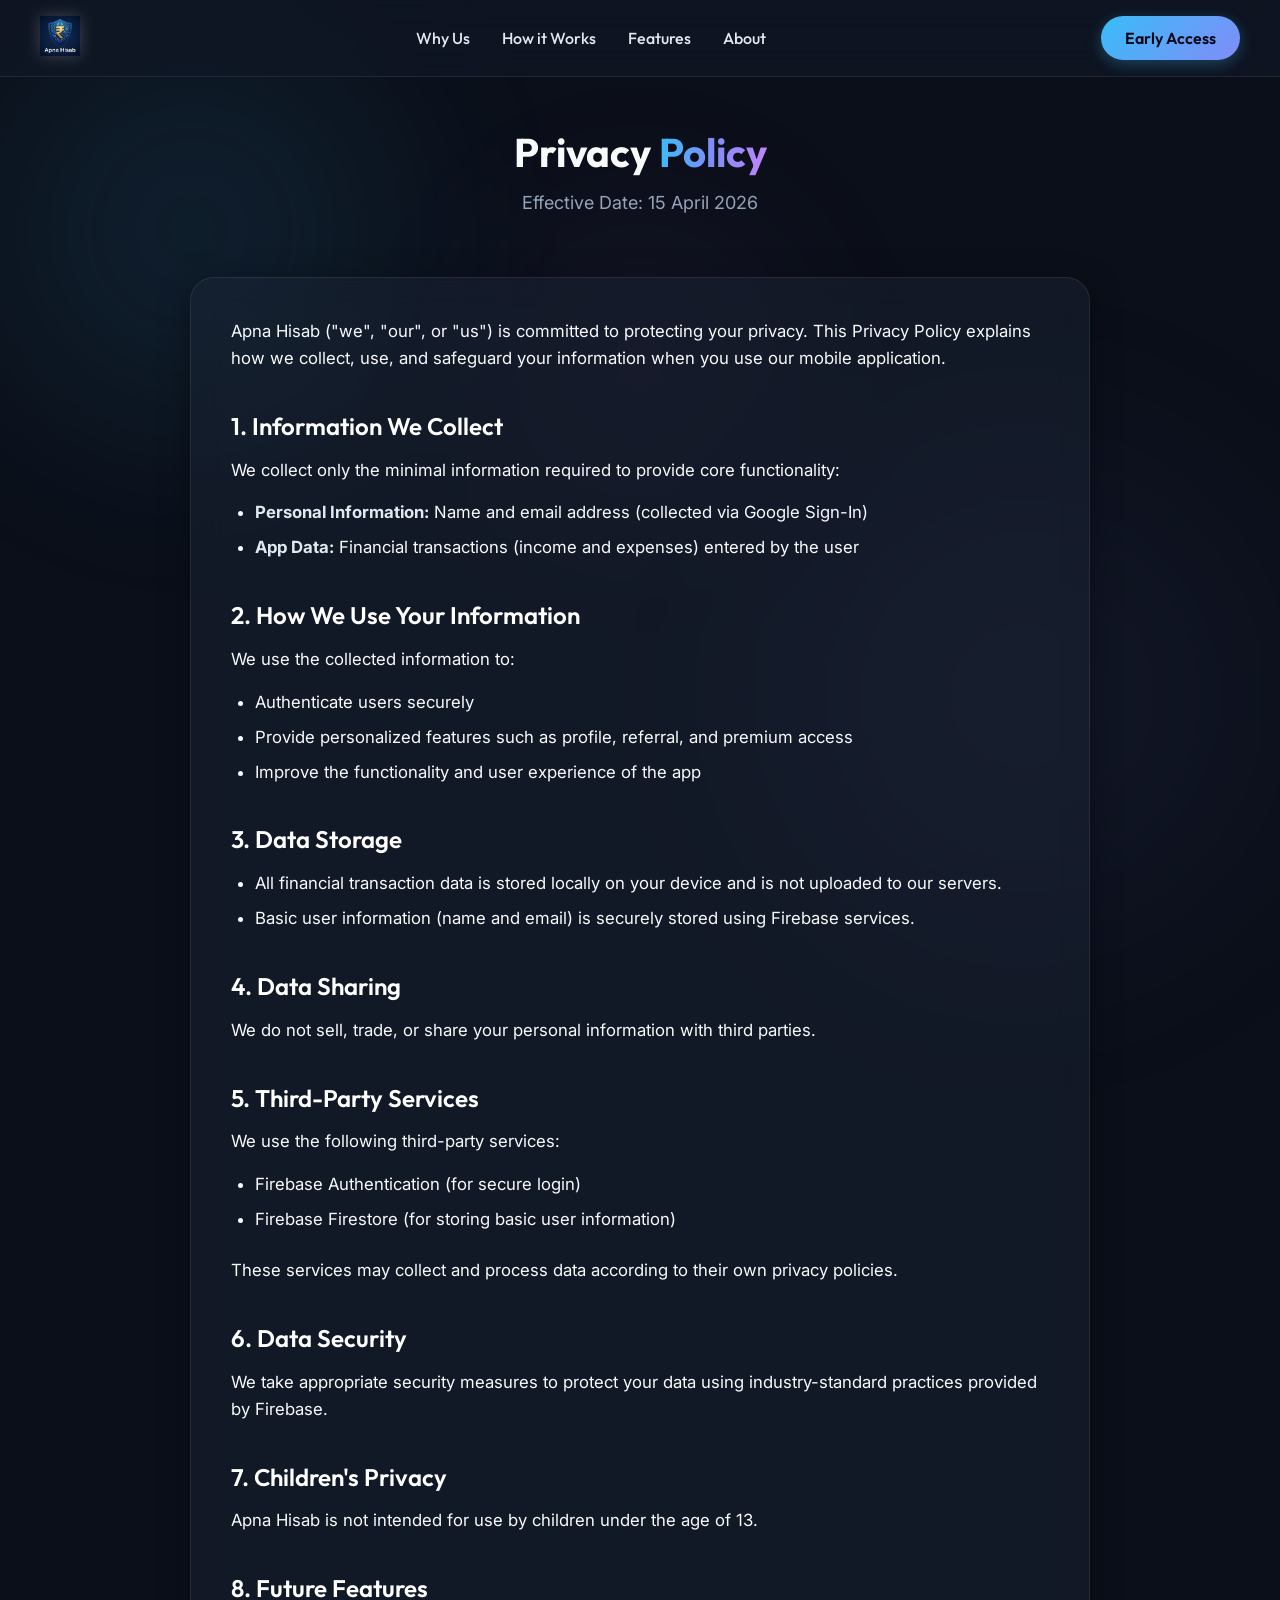
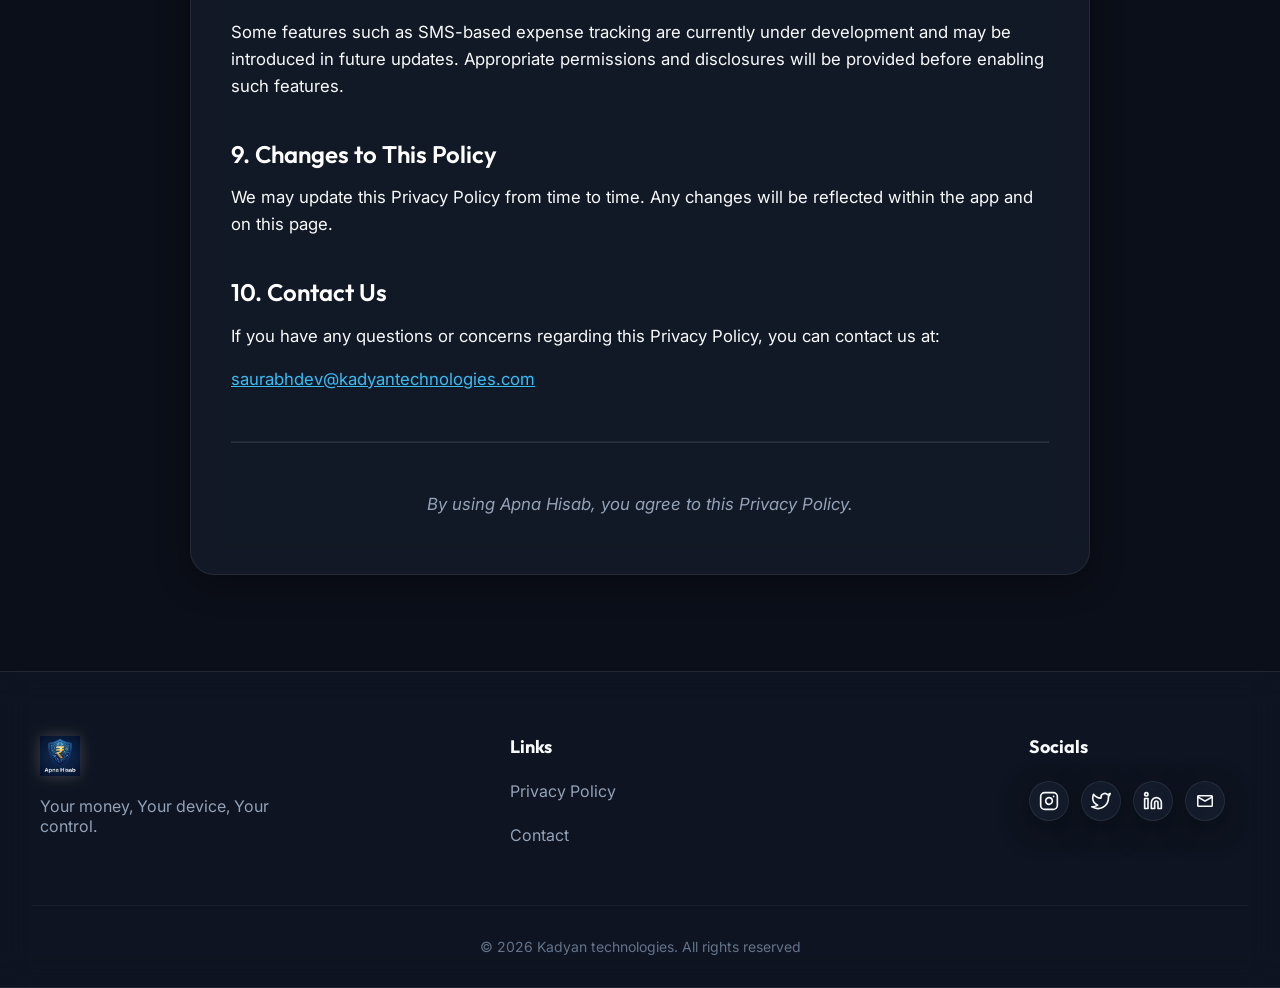
==== privacy-policy.html @ 407d60fa "Add files via upload" ====
<!DOCTYPE html>
<html lang="en" class="dark">
<head>
    <meta charset="UTF-8">
    <meta name="viewport" content="width=device-width, initial-scale=1.0">
    <title>Privacy Policy | Apna Hisab</title>
    
    <!-- Google Fonts -->
    <link rel="preconnect" href="https://fonts.googleapis.com">
    <link rel="preconnect" href="https://fonts.gstatic.com" crossorigin>
    <link href="https://fonts.googleapis.com/css2?family=Outfit:wght@300;400;500;600;700;800&family=Inter:wght@400;500;600&display=swap" rel="stylesheet">
    
    <!-- Material Symbols -->
    <link rel="stylesheet" href="https://fonts.googleapis.com/css2?family=Material+Symbols+Rounded:opsz,wght,FILL,GRAD@24,400,0,0" />
    
    <link rel="stylesheet" href="style.css">
    <style>
        .policy-content h2 {
            margin-top: 2.5rem;
            margin-bottom: 1rem;
            color: #fff;
            font-size: 1.5rem;
            font-family: 'Outfit', sans-serif;
            font-weight: 600;
        }
        .policy-content p {
            margin-bottom: 1rem;
            color: var(--md-sys-color-on-surface);
            line-height: +1.6;
            font-size: 1.05rem;
        }
        .policy-content ul {
            list-style: disc;
            margin-left: 1.5rem;
            margin-bottom: 1.5rem;
            color: var(--md-sys-color-on-surface);
        }
        .policy-content li {
            margin-bottom: 0.5rem;
            line-height: 1.6;
            font-size: 1.05rem;
        }
        .policy-content a {
            color: var(--md-sys-color-primary);
            text-decoration: underline;
        }
        .policy-content strong {
            color: #e2e8f0;
        }
    </style>
</head>
<body>
    <!-- Background Elements -->
    <div class="bg-blob blob-1"></div>
    <div class="bg-blob blob-2"></div>
    <div class="bg-blob blob-3"></div>

    <!-- Navigation -->
    <header class="navbar glass-panel">
        <div class="nav-container max-w">
            <a href="index.html" class="logo">
                <img src="assets/logo.png" alt="Apna Hisab Logo">
            </a>
            
            <nav class="nav-links">
                <a href="index.html#solution">Why Us</a>
                <a href="index.html#how-it-works">How it Works</a>
                <a href="index.html#features">Features</a>
                <a href="index.html#about">About</a>
            </nav>
            
            <a href="index.html#CTA" class="btn btn-primary nav-cta">Early Access</a>
            <button class="mobile-menu-btn material-symbols-rounded">menu</button>
        </div>
    </header>

    <main>
        <section class="section-spacing relative" style="padding-top: 8rem; min-height: 80vh;">
            <div class="max-w">
                <div class="section-header text-center reveal-up">
                    <h1 class="section-title">Privacy <span class="text-gradient">Policy</span></h1>
                    <p class="section-subtitle">Effective Date: 15 April 2026</p>
                </div>
                
                <div class="glass-card policy-content reveal-up" style="padding: 2.5rem; margin-top: 3rem; text-align: left; max-width: 900px; margin-inline: auto;">
                    <p>Apna Hisab ("we", "our", or "us") is committed to protecting your privacy. This Privacy Policy explains how we collect, use, and safeguard your information when you use our mobile application.</p>
                    
                    <h2>1. Information We Collect</h2>
                    <p>We collect only the minimal information required to provide core functionality:</p>
                    <ul>
                        <li><strong>Personal Information:</strong> Name and email address (collected via Google Sign-In)</li>
                        <li><strong>App Data:</strong> Financial transactions (income and expenses) entered by the user</li>
                    </ul>

                    <h2>2. How We Use Your Information</h2>
                    <p>We use the collected information to:</p>
                    <ul>
                        <li>Authenticate users securely</li>
                        <li>Provide personalized features such as profile, referral, and premium access</li>
                        <li>Improve the functionality and user experience of the app</li>
                    </ul>

                    <h2>3. Data Storage</h2>
                    <ul>
                        <li>All financial transaction data is stored locally on your device and is not uploaded to our servers.</li>
                        <li>Basic user information (name and email) is securely stored using Firebase services.</li>
                    </ul>

                    <h2>4. Data Sharing</h2>
                    <p>We do not sell, trade, or share your personal information with third parties.</p>

                    <h2>5. Third-Party Services</h2>
                    <p>We use the following third-party services:</p>
                    <ul>
                        <li>Firebase Authentication (for secure login)</li>
                        <li>Firebase Firestore (for storing basic user information)</li>
                    </ul>
                    <p>These services may collect and process data according to their own privacy policies.</p>

                    <h2>6. Data Security</h2>
                    <p>We take appropriate security measures to protect your data using industry-standard practices provided by Firebase.</p>

                    <h2>7. Children's Privacy</h2>
                    <p>Apna Hisab is not intended for use by children under the age of 13.</p>

                    <h2>8. Future Features</h2>
                    <p>Some features such as SMS-based expense tracking are currently under development and may be introduced in future updates. Appropriate permissions and disclosures will be provided before enabling such features.</p>

                    <h2>9. Changes to This Policy</h2>
                    <p>We may update this Privacy Policy from time to time. Any changes will be reflected within the app and on this page.</p>

                    <h2>10. Contact Us</h2>
                    <p>If you have any questions or concerns regarding this Privacy Policy, you can contact us at:</p>
                    <p><a href="mailto:saurabhdev@kadyantechnologies.com">saurabhdev@kadyantechnologies.com</a></p>

                    <hr style="border-color: rgba(255,255,255,0.1); margin: 3rem 0;">
                    
                    <p style="text-align: center; color: #94a3b8; font-style: italic;">By using Apna Hisab, you agree to this Privacy Policy.</p>
                </div>
            </div>
        </section>
    </main>

    <!-- Footer -->
    <footer class="footer glass-panel">
        <div class="max-w footer-grid">
            <div class="footer-brand">
                <a href="index.html" class="logo">
                    <img src="assets/logo.png" alt="Apna Hisab Logo">
                </a>
                <p>Your money, Your device, Your control.</p>
            </div>
            
            <div class="footer-links" style="grid-column: span 2;">
                <h4>Links</h4>
                <div style="display: flex; flex-direction: column; gap: 0.75rem;">
                    <a href="privacy-policy.html">Privacy Policy</a>
                    <a href="#">Contact</a>
                </div>
            </div>
            
            <div class="footer-social">
                <h4>Socials</h4>
                <div class="social-icons" style="gap: 0.75rem; flex-wrap: wrap;">
                    <a href="https://www.instagram.com/kadyantechnologies" class="glass-card" aria-label="Instagram">
                        <svg xmlns="http://www.w3.org/2000/svg" width="20" height="20" viewBox="0 0 24 24" fill="none" stroke="currentColor" stroke-width="2" stroke-linecap="round" stroke-linejoin="round" class="feather feather-instagram"><rect x="2" y="2" width="20" height="20" rx="5" ry="5"></rect><path d="M16 11.37A4 4 0 1 1 12.63 8 4 4 0 0 1 16 11.37z"></path><line x1="17.5" y1="6.5" x2="17.51" y2="6.5"></line></svg>
                    </a>
                    <a href="https://www.x.com/kadyantech" class="glass-card" aria-label="X (Twitter)">
                        <svg xmlns="http://www.w3.org/2000/svg" width="20" height="20" viewBox="0 0 24 24" fill="none" stroke="currentColor" stroke-width="2" stroke-linecap="round" stroke-linejoin="round" class="feather feather-twitter"><path d="M23 3a10.9 10.9 0 0 1-3.14 1.53 4.48 4.48 0 0 0-7.86 3v1A10.66 10.66 0 0 1 3 4s-4 9 5 13a11.64 11.64 0 0 1-7 2c9 5 20 0 20-11.5a4.5 4.5 0 0 0-.08-.83A7.72 7.72 0 0 0 23 3z"></path></svg>
                    </a>
                    <a href="https://www.linkedin.com/company/kadyantechnologies" class="glass-card" aria-label="LinkedIn">
                        <svg xmlns="http://www.w3.org/2000/svg" width="20" height="20" viewBox="0 0 24 24" fill="none" stroke="currentColor" stroke-width="2" stroke-linecap="round" stroke-linejoin="round" class="feather feather-linkedin"><path d="M16 8a6 6 0 0 1 6 6v7h-4v-7a2 2 0 0 0-2-2 2 2 0 0 0-2 2v7h-4v-7a6 6 0 0 1 6-6z"></path><rect x="2" y="9" width="4" height="12"></rect><circle cx="4" cy="4" r="2"></circle></svg>
                    </a>
                    <a href="mailto:devkadyan0505@gmail.com" class="glass-card" aria-label="Email">
                        <span class="material-symbols-rounded" style="font-size: 20px;">mail</span>
                    </a>
                </div>
            </div>
        </div>
        <div class="footer-bottom text-center">
            <p>&copy; 2026 Kadyan technologies. All rights reserved</p>
        </div>
    </footer>

    <script src="script.js"></script>
</body>
</html>
---- style.css ----
:root {
    /* Colors - Material 3 Dark Theme Inspired */
    --md-sys-color-background: #0b0f19;
    --md-sys-color-on-background: #e2e8f0;
    --md-sys-color-surface: rgba(30, 41, 59, 0.4);
    --md-sys-color-on-surface: #f8fafc;
    --md-sys-color-primary: #38bdf8;
    --md-sys-color-on-primary: #020617;
    --md-sys-color-primary-container: #0369a1;
    --md-sys-color-secondary: #818cf8;
    
    /* Gradients */
    --gradient-primary: linear-gradient(135deg, #38bdf8 0%, #818cf8 100%);
    --gradient-glow: linear-gradient(90deg, #38bdf8, #818cf8, #c084fc);
    
    /* Glassmorphism */
    --glass-bg: rgba(17, 24, 39, 0.6);
    --glass-border: rgba(255, 255, 255, 0.08);
    --glass-shadow: 0 8px 32px 0 rgba(0, 0, 0, 0.37);
    --glass-blur: blur(16px);
    
    /* Typography */
    --font-heading: 'Outfit', sans-serif;
    --font-body: 'Inter', sans-serif;
    
    /* Spacing & Layout */
    --max-width: 1200px;
    --section-padding: 6rem 2rem;
}

* {
    margin: 0;
    padding: 0;
    box-sizing: border-box;
}

html {
    scroll-behavior: smooth;
    font-family: var(--font-body);
    background-color: var(--md-sys-color-background);
    color: var(--md-sys-color-on-background);
    overflow-x: hidden;
}

body {
    min-height: 100vh;
    overflow-x: hidden;
    position: relative;
}

/* Background Animated Blobs */
.bg-blob {
    position: fixed;
    border-radius: 50%;
    filter: blur(80px);
    z-index: -1;
    opacity: 0.4;
    animation: float 20s infinite ease-in-out alternate;
}

.blob-1 {
    top: -10%;
    left: -10%;
    width: 50vw;
    height: 50vw;
    background: radial-gradient(circle, rgba(56,189,248,0.3) 0%, rgba(3,105,161,0) 70%);
}

.blob-2 {
    bottom: -20%;
    right: -10%;
    width: 60vw;
    height: 60vw;
    background: radial-gradient(circle, rgba(129,140,248,0.2) 0%, rgba(79,70,229,0) 70%);
    animation-delay: -5s;
}

.blob-3 {
    top: 40%;
    left: 50%;
    width: 40vw;
    height: 40vw;
    background: radial-gradient(circle, rgba(192,132,252,0.15) 0%, rgba(147,51,234,0) 70%);
    transform: translate(-50%, -50%);
    animation-delay: -10s;
}

@keyframes float {
    0% { transform: translate(0, 0) scale(1); }
    50% { transform: translate(5%, 10%) scale(1.05); }
    100% { transform: translate(-5%, 5%) scale(0.95); }
}

/* Global Utility Classes */
.max-w {
    max-width: var(--max-width);
    margin: 0 auto;
}

.section-spacing {
    padding: var(--section-padding);
}

.relative { position: relative; }

.glass-panel {
    background: var(--glass-bg);
    backdrop-filter: var(--glass-blur);
    -webkit-backdrop-filter: var(--glass-blur);
    border-bottom: 1px solid var(--glass-border);
}

.glass-card {
    background: var(--md-sys-color-surface);
    backdrop-filter: var(--glass-blur);
    -webkit-backdrop-filter: var(--glass-blur);
    border: 1px solid var(--glass-border);
    border-radius: 24px;
    box-shadow: var(--glass-shadow);
    transition: transform 0.3s ease, box-shadow 0.3s ease, border-color 0.3s ease;
}

.glass-card:hover {
    transform: translateY(-5px);
    box-shadow: 0 12px 40px rgba(0, 0, 0, 0.4);
    border-color: rgba(255, 255, 255, 0.15);
}

.text-gradient {
    background: var(--gradient-glow);
    -webkit-background-clip: text;
    background-clip: text;
    color: transparent;
    display: inline-block;
}

/* Typography */
h1, h2, h3, h4, h5, h6 {
    font-family: var(--font-heading);
    font-weight: 700;
    color: var(--md-sys-color-on-surface);
    line-height: 1.2;
}

/* Buttons */
.btn {
    display: inline-flex;
    align-items: center;
    justify-content: center;
    gap: 0.5rem;
    padding: 0.75rem 1.5rem;
    border-radius: 100px;
    font-family: var(--font-heading);
    font-weight: 600;
    font-size: 1rem;
    cursor: pointer;
    transition: all 0.3s ease;
    border: none;
    text-decoration: none;
}

.btn-primary {
    background: var(--gradient-primary);
    color: var(--md-sys-color-on-primary);
    box-shadow: 0 4px 15px rgba(56, 189, 248, 0.3);
}

.btn-primary:hover {
    box-shadow: 0 6px 25px rgba(56, 189, 248, 0.5);
    transform: translateY(-2px);
}

.btn-outline {
    background: transparent;
    color: var(--md-sys-color-on-surface);
    border: 1px solid var(--glass-border);
    backdrop-filter: blur(10px);
}

.btn-outline:hover {
    background: rgba(255, 255, 255, 0.05);
    border-color: rgba(255, 255, 255, 0.2);
}

.btn-lg {
    padding: 1rem 2rem;
    font-size: 1.125rem;
}

/* Navbar */
.navbar {
    position: fixed;
    top: 0;
    left: 0;
    width: 100%;
    z-index: 1000;
    padding: 1rem 2rem;
}

.nav-container {
    display: flex;
    justify-content: space-between;
    align-items: center;
}

.logo img {
    height: 40px;
    width: auto;
    filter: drop-shadow(0 0 8px rgba(255,255,255,0.2));
}

.nav-links {
    display: flex;
    gap: 2rem;
}

.nav-links a {
    color: var(--md-sys-color-on-background);
    text-decoration: none;
    font-family: var(--font-heading);
    font-weight: 500;
    transition: color 0.3s ease;
}

.nav-links a:hover {
    color: var(--md-sys-color-primary);
}

.mobile-menu-btn {
    display: none;
    background: transparent;
    border: none;
    color: white;
    font-size: 2rem;
    cursor: pointer;
}

/* Grid Layouts */
.grid-2 {
    display: grid;
    grid-template-columns: 1fr 1fr;
    gap: 4rem;
    align-items: center;
}

/* Hero Section */
.hero {
    min-height: 100vh;
    display: flex;
    align-items: center;
    padding-top: 6rem; /* Account for navbar */
}

.hero-title {
    font-size: calc(2.5rem + 3vw);
    margin-bottom: 1.5rem;
}

.hero-subtitle {
    font-size: 1.25rem;
    line-height: 1.6;
    color: #94a3b8;
    margin-bottom: 2.5rem;
    max-width: 500px;
}

.hero-ctas {
    display: flex;
    gap: 1rem;
    flex-wrap: wrap;
}

/* Phone Mockup */
.phone-mockup {
    position: relative;
    width: 100%;
    max-width: 380px;
    margin: 0 auto;
    border-radius: 40px;
    padding: 12px;
    background: rgba(255, 255, 255, 0.03);
    border: 1px solid rgba(255, 255, 255, 0.1);
    box-shadow: 0 25px 50px -12px rgba(0, 0, 0, 0.5), inset 0 0 20px rgba(255,255,255,0.02);
    transform: perspective(1000px) rotateY(-15deg) rotateX(5deg);
    transition: transform 0.5s ease;
}

.phone-mockup:hover {
    transform: perspective(1000px) rotateY(-5deg) rotateX(2deg) translateY(-10px);
}

.phone-screen {
    width: 100%;
    height: auto;
    border-radius: 32px;
    display: block;
    object-fit: cover;
}

.phone-notch {
    position: absolute;
    top: 12px;
    left: 50%;
    transform: translateX(-50%);
    width: 120px;
    height: 30px;
    background: #000;
    border-bottom-left-radius: 16px;
    border-bottom-right-radius: 16px;
    z-index: 10;
}

/* Animations */
.reveal-up, .reveal-right, .reveal-left {
    opacity: 0;
    transition: opacity 0.8s ease, transform 0.8s cubic-bezier(0.16, 1, 0.3, 1);
}

.reveal-up { transform: translateY(40px); }
.reveal-right { transform: translateX(40px); }
.reveal-left { transform: translateX(-40px); }

.reveal-up.active, .reveal-right.active, .reveal-left.active {
    opacity: 1;
    transform: translate(0);
}

/* Responsive */
@media (max-width: 900px) {
    .grid-2 {
        grid-template-columns: 1fr;
        gap: 3rem;
        text-align: center;
    }
    
    .hero-subtitle {
        margin-left: auto;
        margin-right: auto;
    }
    
    .hero-ctas {
        justify-content: center;
    }
    
    .phone-mockup {
        transform: none;
    }
    .phone-mockup:hover {
        transform: translateY(-10px);
    }
}

@media (max-width: 768px) {
    .nav-links {
        display: none;
        position: absolute;
        top: 100%;
        left: 0;
        width: 100%;
        background: rgba(11, 15, 25, 0.95);
        backdrop-filter: blur(16px);
        -webkit-backdrop-filter: blur(16px);
        flex-direction: column;
        align-items: center;
        padding: 2rem 0;
        gap: 1.5rem;
        border-bottom: 1px solid rgba(255,255,255,0.1);
        box-shadow: 0 10px 30px rgba(0,0,0,0.5);
    }
    
    .nav-links.active {
        display: flex;
        animation: slideDown 0.3s ease forwards;
    }

    .nav-cta {
        display: none;
    }
    
    .mobile-menu-btn {
        display: block;
    }
    
    .hero-title {
        font-size: 3rem;
    }
}

@keyframes slideDown {
    from { opacity: 0; transform: translateY(-10px); }
    to { opacity: 1; transform: translateY(0); }
}

/* Common Section Styles */
.section-header {
    margin-bottom: 4rem;
}

.section-title {
    font-size: 2.5rem;
    margin-bottom: 1rem;
}

.section-subtitle {
    font-size: 1.125rem;
    color: #94a3b8;
    max-width: 600px;
    margin-left: auto;
    margin-right: auto;
}

.text-center { text-align: center; }

/* Problem Section */
.problem-grid {
    display: grid;
    grid-template-columns: repeat(auto-fit, minmax(300px, 1fr));
    gap: 2rem;
}

.problem-card {
    padding: 2.5rem 2rem;
    text-align: center;
}

.problem-icon {
    font-size: 3rem;
    margin-bottom: 1.5rem;
}

.problem-card h3 {
    font-size: 1.5rem;
    margin-bottom: 1rem;
}

.problem-card p {
    color: #94a3b8;
    line-height: 1.6;
}

/* Solution Section */
.solution-list {
    list-style: none;
    display: flex;
    flex-direction: column;
    gap: 1.5rem;
}

.solution-list li {
    display: flex;
    align-items: center;
    gap: 1rem;
    font-size: 1.125rem;
    font-weight: 500;
}

.solution-visual {
    position: relative;
    display: flex;
    justify-content: center;
    align-items: center;
    min-height: 400px;
}

.glass-orb {
    width: 250px;
    height: 250px;
    border-radius: 50%;
    background: rgba(255, 255, 255, 0.03);
    border: 1px solid rgba(255, 255, 255, 0.1);
    box-shadow: 0 0 80px rgba(56, 189, 248, 0.2), inset 0 0 40px rgba(255,255,255,0.05);
    display: flex;
    justify-content: center;
    align-items: center;
    animation: pulse 4s infinite ease-in-out;
}

@keyframes pulse {
    0% { transform: scale(1); box-shadow: 0 0 80px rgba(56, 189, 248, 0.2); }
    50% { transform: scale(1.05); box-shadow: 0 0 120px rgba(129, 140, 248, 0.4); }
    100% { transform: scale(1); box-shadow: 0 0 80px rgba(56, 189, 248, 0.2); }
}

.floating-badge {
    position: absolute;
    padding: 1rem 1.5rem;
    display: flex;
    align-items: center;
    gap: 0.5rem;
    font-weight: 600;
    border-radius: 100px;
    white-space: nowrap;
}

.badge-1 {
    top: 20%;
    right: 0;
    animation: float 6s infinite ease-in-out;
}

.badge-1 span { color: #10b981; }

.badge-2 {
    bottom: 20%;
    left: 0;
    animation: float 8s infinite ease-in-out reverse;
}

.badge-2 span { color: #f59e0b; }

/* Features Section */
.features-grid {
    display: grid;
    grid-template-columns: repeat(auto-fit, minmax(320px, 1fr));
    gap: 2rem;
}

.feature-card {
    padding: 2.5rem;
}

.feature-icon-wrapper {
    width: 60px;
    height: 60px;
    border-radius: 16px;
    background: linear-gradient(135deg, rgba(56,189,248,0.1), rgba(129,140,248,0.1));
    display: flex;
    justify-content: center;
    align-items: center;
    margin-bottom: 1.5rem;
    border: 1px solid rgba(255,255,255,0.05);
}

.feature-icon-wrapper span {
    font-size: 2rem;
    color: var(--md-sys-color-primary);
}

.feature-card h3 {
    font-size: 1.5rem;
    margin-bottom: 1rem;
}

.feature-card p {
    color: #94a3b8;
    line-height: 1.6;
}

@media (max-width: 900px) {
    .solution-visual {
        order: -1;
        min-height: 300px;
    }
    
    .floating-badge {
        display: none;
    }
}

/* App Preview Showcase */
.app-showcase {
    display: flex;
    justify-content: center;
    margin-top: 3rem;
    perspective: 1000px;
}

.showcase-phone {
    transform: rotateX(15deg) translateY(0);
    max-width: 320px;
    box-shadow: 0 40px 80px rgba(0,0,0,0.6), 0 0 60px rgba(56, 189, 248, 0.2);
}

.showcase-phone:hover {
    transform: rotateX(5deg) translateY(-15px);
}

/* Why Choose Us Section */
.why-grid {
    display: grid;
    grid-template-columns: repeat(auto-fit, minmax(240px, 1fr));
    gap: 2rem;
}

.why-card {
    padding: 2.5rem 1.5rem;
    text-align: center;
}

.why-card span.material-symbols-rounded {
    font-size: 3rem;
    margin-bottom: 1rem;
    display: block;
}

.why-card h3 {
    margin-bottom: 0.5rem;
}

.why-card p {
    color: #94a3b8;
    font-size: 0.95rem;
}

/* Testimonials */
.testimonials-grid {
    display: grid;
    grid-template-columns: repeat(auto-fit, minmax(350px, 1fr));
    gap: 2rem;
    justify-content: center;
}

.testimonial-card {
    padding: 2.5rem;
    display: flex;
    flex-direction: column;
    gap: 1.5rem;
}

.stars {
    display: flex;
    gap: 0.25rem;
}

.quote {
    font-size: 1.125rem;
    font-style: italic;
    line-height: 1.7;
    flex-grow: 1;
}

.user-info {
    display: flex;
    align-items: center;
    gap: 1rem;
    border-top: 1px solid rgba(255,255,255,0.1);
    padding-top: 1.5rem;
}

.avatar {
    width: 48px;
    height: 48px;
    border-radius: 50%;
    background: var(--gradient-glow);
    display: flex;
    justify-content: center;
    align-items: center;
    font-weight: bold;
    font-family: var(--font-heading);
    font-size: 1.25rem;
    color: #fff;
}

.user-info h4 {
    font-size: 1rem;
    margin-bottom: 0.25rem;
}

.user-info span {
    font-size: 0.875rem;
    color: #94a3b8;
}

/* CTA Section */
.cta-container {
    padding: 4rem 2rem;
    position: relative;
    overflow: hidden;
}

.cta-container::before {
    content: '';
    position: absolute;
    top: -50%;
    left: -50%;
    width: 200%;
    height: 200%;
    background: radial-gradient(circle at center, rgba(56,189,248,0.1) 0%, transparent 50%);
    z-index: -1;
}

/* Footer */
.footer {
    padding: 4rem 2rem 2rem;
    border-top: 1px solid var(--glass-border);
}

.footer-grid {
    display: grid;
    grid-template-columns: 2fr 1fr 1fr 1fr;
    gap: 3rem;
    margin-bottom: 3rem;
}

.footer-brand p {
    color: #94a3b8;
    margin-top: 1rem;
    max-width: 250px;
}

.footer-links h4, .footer-social h4 {
    margin-bottom: 1.5rem;
    font-size: 1.125rem;
    color: var(--md-sys-color-on-surface);
}

.footer-links display {
    display: flex;
    flex-direction: column;
}

.footer-links a {
    display: block;
    color: #94a3b8;
    text-decoration: none;
    margin-bottom: 0.75rem;
    transition: color 0.3s ease;
}

.footer-links a:hover {
    color: var(--md-sys-color-primary);
}

.social-icons {
    display: flex;
    gap: 1rem;
}

.social-icons a {
    width: 40px;
    height: 40px;
    display: flex;
    justify-content: center;
    align-items: center;
    border-radius: 50%;
    color: var(--md-sys-color-on-surface);
    text-decoration: none;
    transition: all 0.3s ease;
}

.social-icons a:hover {
    background: rgba(255,255,255,0.1);
    color: var(--md-sys-color-primary);
    transform: translateY(-3px);
}

.footer-bottom {
    padding-top: 2rem;
    border-top: 1px solid rgba(255,255,255,0.05);
    color: #64748b;
    font-size: 0.875rem;
}

@media (max-width: 768px) {
    .footer-grid {
        grid-template-columns: 1fr;
        gap: 2rem;
    }
}

/* Steps Section */
.steps-grid {
    display: grid;
    grid-template-columns: repeat(auto-fit, minmax(200px, 1fr));
    gap: 2rem;
    margin-top: 3rem;
}

.step-card {
    padding: 2.5rem 1.5rem;
    text-align: center;
    display: flex;
    flex-direction: column;
    align-items: center;
}

.step-num {
    font-size: 4rem;
    font-weight: 800;
    font-family: var(--font-heading);
    margin-bottom: 1rem;
    line-height: 1;
}

.text-muted {
    color: #64748b;
    font-size: 0.875rem;
    margin-top: 0.5rem;
}

/* Target Users */
.target-grid {
    display: grid;
    grid-template-columns: repeat(auto-fit, minmax(280px, 1fr));
    gap: 1.5rem;
}

.target-card {
    padding: 2rem;
    display: flex;
    align-items: center;
    gap: 1.5rem;
}
.target-card h3 {
    margin-bottom: 0;
    font-size: 1.125rem;
}
.target-card span {
    font-size: 2.5rem;
}

/* Trust Section */
.trust-content {
    font-size: 1.125rem;
    line-height: 1.8;
    color: #cbd5e1;
}

/* Warning Badge */
.warning-badge {
    display: inline-flex;
    align-items: center;
    gap: 0.5rem;
    padding: 0.5rem 1rem;
    border-radius: 100px;
    color: #fca5a5;
    background: rgba(239, 68, 68, 0.1);
    border-color: rgba(239, 68, 68, 0.2);
    margin-bottom: 1.5rem;
    font-weight: 500;
}
.warning-badge span {
    font-size: 1.25rem;
}

/* Hero Trust Line */
.hero-trust-line {
    display: inline-flex;
    align-items: center;
    gap: 0.5rem;
    color: var(--md-sys-color-primary);
    font-weight: 600;
    margin-bottom: 2.5rem;
    padding: 0.5rem 1.5rem;
    background: rgba(56, 189, 248, 0.1);
    border-radius: 100px;
    border: 1px solid rgba(56, 189, 248, 0.2);
}

/* Founder Card */
.founder-card {
    padding: 3rem;
    text-align: center;
    max-width: 400px;
    margin: 0 auto;
}

/* Pricing Grid */
.pricing-grid {
    display: flex;
    justify-content: center;
    gap: 2rem;
    flex-wrap: wrap;
    margin-top: 3rem;
}

.pricing-card {
    flex: 1 1 300px;
    max-width: 400px;
    padding: 3rem 2.5rem;
    text-align: left;
    position: relative;
    display: flex;
    flex-direction: column;
}

.pro-card {
    border-color: rgba(56, 189, 248, 0.4);
    box-shadow: 0 20px 40px rgba(56, 189, 248, 0.1);
}

.pro-badge {
    position: absolute;
    top: -15px;
    right: 2rem;
    background: #0f172a;
    padding: 0.25rem 1rem;
    border-radius: 100px;
    font-weight: bold;
    font-size: 0.875rem;
    border: 1px solid rgba(56, 189, 248, 0.4);
}

.pricing-title {
    font-size: 1.5rem;
    margin-bottom: 1rem;
}

.price {
    font-size: 3.5rem;
    font-weight: 800;
    font-family: var(--font-heading);
    color: var(--md-sys-color-on-surface);
    margin-bottom: 2rem;
    display: flex;
    align-items: baseline;
}

.duration {
    font-size: 1.125rem;
    font-weight: 500;
    color: #64748b;
    margin-left: 0.25rem;
}

.pricing-features {
    list-style: none;
    margin-bottom: 2.5rem;
    flex-grow: 1;
}

.pricing-features li {
    display: flex;
    align-items: center;
    gap: 0.75rem;
    margin-bottom: 1.25rem;
    font-size: 1.05rem;
}

.w-100 {
    width: 100%;
}
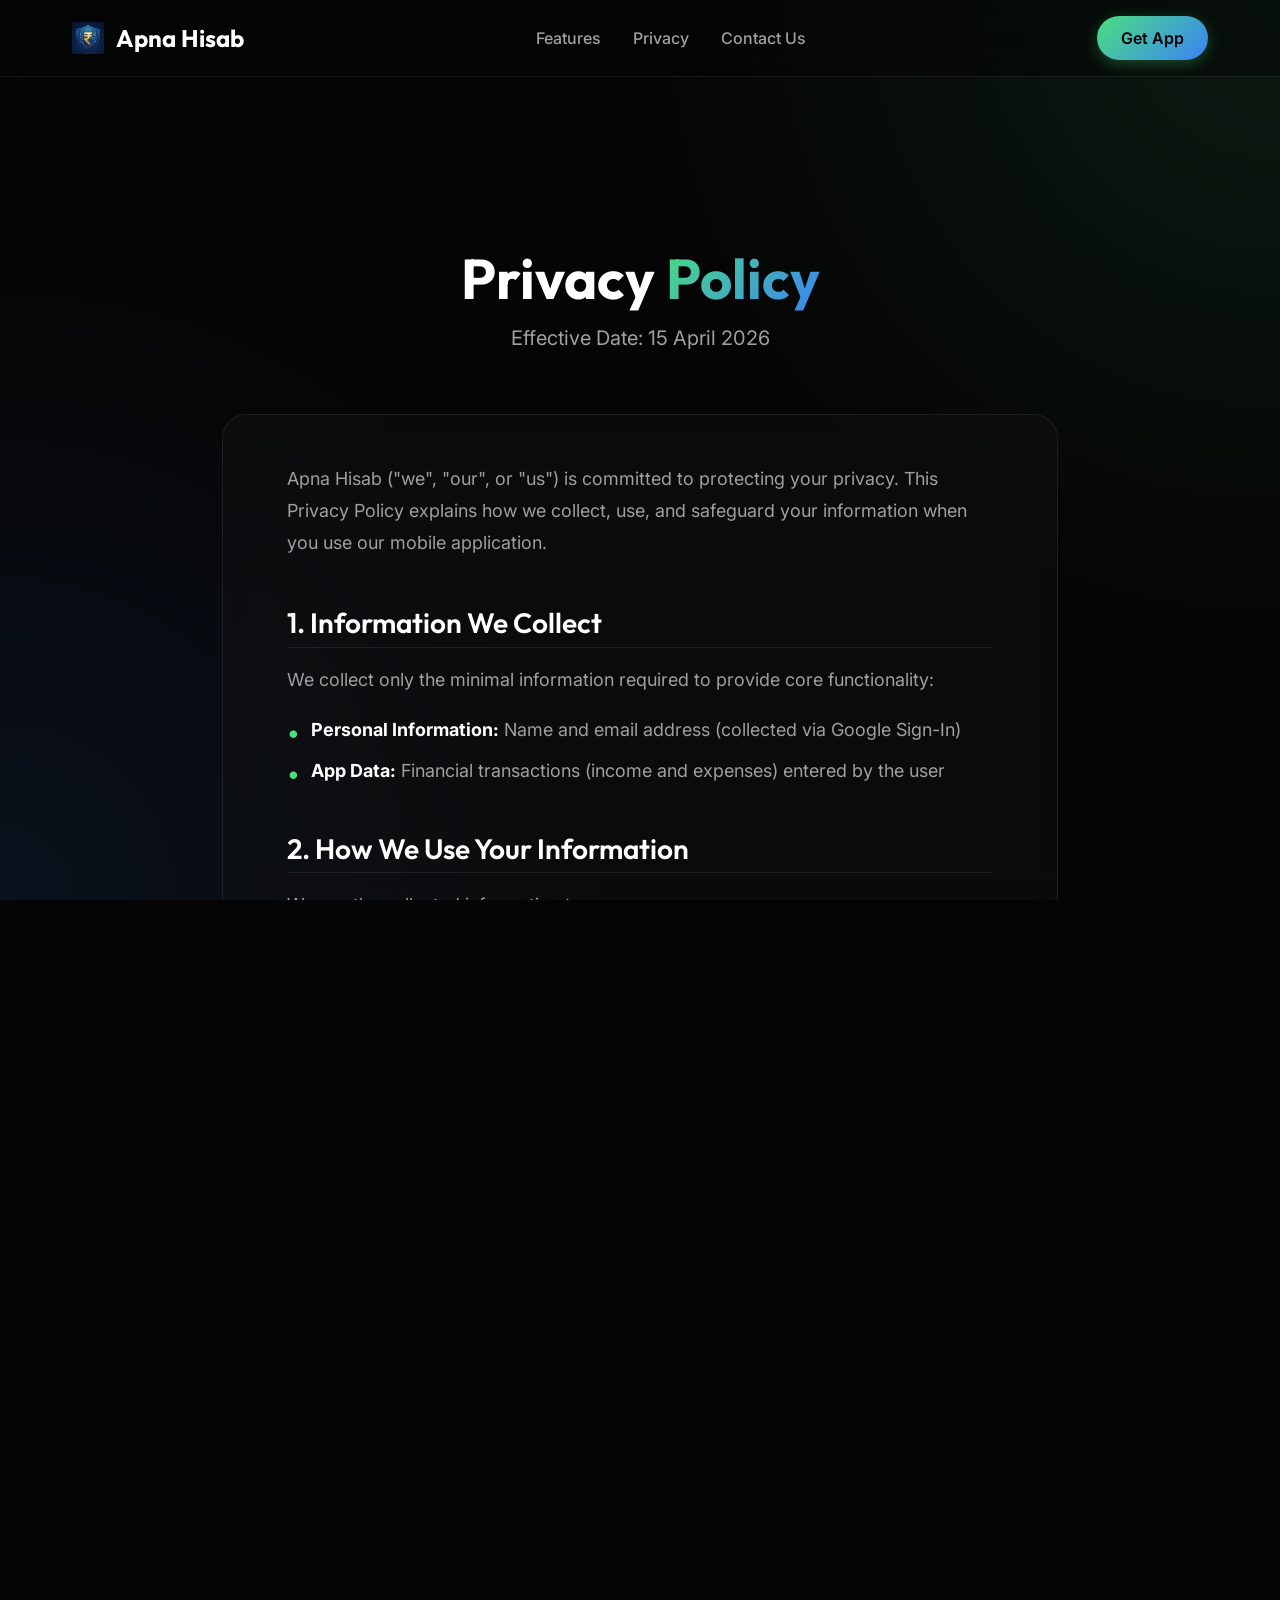
==== commit bcc062d6: "Add files via upload" ====
--- a/privacy-policy.html
+++ b/privacy-policy.html
@@ -15,74 +15,97 @@
     
     <link rel="stylesheet" href="style.css">
     <style>
+        /* Specific overrides for privacy policy reading experience */
+        .policy-container {
+            max-width: 900px;
+            margin: 0 auto;
+            text-align: left;
+        }
         .policy-content h2 {
-            margin-top: 2.5rem;
+            margin-top: 3rem;
             margin-bottom: 1rem;
             color: #fff;
-            font-size: 1.5rem;
+            font-size: 1.75rem;
             font-family: 'Outfit', sans-serif;
             font-weight: 600;
+            border-bottom: 1px solid var(--border-glass);
+            padding-bottom: 0.5rem;
         }
         .policy-content p {
-            margin-bottom: 1rem;
-            color: var(--md-sys-color-on-surface);
-            line-height: +1.6;
-            font-size: 1.05rem;
+            margin-bottom: 1.25rem;
+            color: var(--text-secondary);
+            line-height: 1.8;
+            font-size: 1.125rem;
         }
         .policy-content ul {
-            list-style: disc;
-            margin-left: 1.5rem;
-            margin-bottom: 1.5rem;
-            color: var(--md-sys-color-on-surface);
+            list-style: none;
+            margin-bottom: 2rem;
         }
         .policy-content li {
-            margin-bottom: 0.5rem;
+            position: relative;
+            padding-left: 1.5rem;
+            margin-bottom: 0.75rem;
+            color: var(--text-secondary);
             line-height: 1.6;
-            font-size: 1.05rem;
+            font-size: 1.125rem;
+        }
+        .policy-content li::before {
+            content: '•';
+            color: var(--accent-1);
+            position: absolute;
+            left: 0;
+            top: 0;
+            font-size: 1.5rem;
+            line-height: 1.4;
         }
         .policy-content a {
-            color: var(--md-sys-color-primary);
-            text-decoration: underline;
+            color: var(--accent-2);
+            text-decoration: none;
+            transition: color 0.2s;
+        }
+        .policy-content a:hover {
+            color: var(--accent-1);
         }
         .policy-content strong {
-            color: #e2e8f0;
+            color: #fff;
+        }
+        
+        /* Subtle static background for pages without 3D canvas */
+        body {
+            background: radial-gradient(circle at top right, rgba(74, 222, 128, 0.1), transparent 40%),
+                        radial-gradient(circle at bottom left, rgba(59, 130, 246, 0.1), transparent 40%),
+                        var(--bg-base);
         }
     </style>
 </head>
 <body>
-    <!-- Background Elements -->
-    <div class="bg-blob blob-1"></div>
-    <div class="bg-blob blob-2"></div>
-    <div class="bg-blob blob-3"></div>
 
     <!-- Navigation -->
-    <header class="navbar glass-panel">
+    <nav class="glass-nav">
         <div class="nav-container max-w">
             <a href="index.html" class="logo">
-                <img src="assets/logo.png" alt="Apna Hisab Logo">
+                <img src="assets/logo-icon.png" alt="Apna Hisab Logo" class="logo-img" style="width: 32px; height: 32px; object-fit: contain;">
+                <span>Apna Hisab</span>
             </a>
-            
-            <nav class="nav-links">
-                <a href="index.html#solution">Why Us</a>
-                <a href="index.html#how-it-works">How it Works</a>
+            <div class="nav-links">
                 <a href="index.html#features">Features</a>
-                <a href="index.html#about">About</a>
-            </nav>
-            
-            <a href="index.html#CTA" class="btn btn-primary nav-cta">Early Access</a>
-            <button class="mobile-menu-btn material-symbols-rounded">menu</button>
+                <a href="index.html#privacy">Privacy</a>
+                <a href="index.html#contact">Contact Us</a>
+            </div>
+            <a href="https://play.google.com/store/apps/details?id=com.kadyantechnologies.apnahisab&pcampaignid=web_share" class="btn-primary" target="_blank">Get App</a>
         </div>
-    </header>
+    </nav>
 
-    <main>
-        <section class="section-spacing relative" style="padding-top: 8rem; min-height: 80vh;">
-            <div class="max-w">
-                <div class="section-header text-center reveal-up">
-                    <h1 class="section-title">Privacy <span class="text-gradient">Policy</span></h1>
-                    <p class="section-subtitle">Effective Date: 15 April 2026</p>
+    <!-- Main Content Container -->
+    <main class="content-wrapper" style="padding-top: 120px;">
+        <section class="section-padding">
+            <div class="max-w policy-container">
+                <div class="section-header center">
+                    <h1 class="title" style="font-size: 3.5rem; margin-bottom: 1rem;">Privacy <span class="gradient-text">Policy</span></h1>
+                    <p>Effective Date: 15 April 2026</p>
                 </div>
                 
-                <div class="glass-card policy-content reveal-up" style="padding: 2.5rem; margin-top: 3rem; text-align: left; max-width: 900px; margin-inline: auto;">
+                <div class="glass-card policy-content" style="padding: 3rem 4rem; margin-top: 2rem;">
                     <p>Apna Hisab ("we", "our", or "us") is committed to protecting your privacy. This Privacy Policy explains how we collect, use, and safeguard your information when you use our mobile application.</p>
                     
                     <h2>1. Information We Collect</h2>
@@ -135,53 +158,30 @@
 
                     <hr style="border-color: rgba(255,255,255,0.1); margin: 3rem 0;">
                     
-                    <p style="text-align: center; color: #94a3b8; font-style: italic;">By using Apna Hisab, you agree to this Privacy Policy.</p>
+                    <p style="text-align: center; font-style: italic; font-size: 1rem;">By using Apna Hisab, you agree to this Privacy Policy.</p>
                 </div>
             </div>
         </section>
     </main>
 
     <!-- Footer -->
-    <footer class="footer glass-panel">
-        <div class="max-w footer-grid">
-            <div class="footer-brand">
-                <a href="index.html" class="logo">
-                    <img src="assets/logo.png" alt="Apna Hisab Logo">
-                </a>
-                <p>Your money, Your device, Your control.</p>
+    <footer class="glass-footer">
+        <div class="max-w footer-content">
+            <div class="brand">
+                <div class="logo">
+                    <img src="assets/logo-icon.png" alt="Apna Hisab Logo" class="logo-img small" style="width: 24px; height: 24px; object-fit: contain;">
+                    <span>Apna Hisab</span>
+                </div>
+                <p>Premium. Private. Personal.</p>
             </div>
-            
-            <div class="footer-links" style="grid-column: span 2;">
-                <h4>Links</h4>
-                <div style="display: flex; flex-direction: column; gap: 0.75rem;">
-                    <a href="privacy-policy.html">Privacy Policy</a>
-                    <a href="#">Contact</a>
-                </div>
-            </div>
-            
-            <div class="footer-social">
-                <h4>Socials</h4>
-                <div class="social-icons" style="gap: 0.75rem; flex-wrap: wrap;">
-                    <a href="https://www.instagram.com/kadyantechnologies" class="glass-card" aria-label="Instagram">
-                        <svg xmlns="http://www.w3.org/2000/svg" width="20" height="20" viewBox="0 0 24 24" fill="none" stroke="currentColor" stroke-width="2" stroke-linecap="round" stroke-linejoin="round" class="feather feather-instagram"><rect x="2" y="2" width="20" height="20" rx="5" ry="5"></rect><path d="M16 11.37A4 4 0 1 1 12.63 8 4 4 0 0 1 16 11.37z"></path><line x1="17.5" y1="6.5" x2="17.51" y2="6.5"></line></svg>
-                    </a>
-                    <a href="https://www.x.com/kadyantech" class="glass-card" aria-label="X (Twitter)">
-                        <svg xmlns="http://www.w3.org/2000/svg" width="20" height="20" viewBox="0 0 24 24" fill="none" stroke="currentColor" stroke-width="2" stroke-linecap="round" stroke-linejoin="round" class="feather feather-twitter"><path d="M23 3a10.9 10.9 0 0 1-3.14 1.53 4.48 4.48 0 0 0-7.86 3v1A10.66 10.66 0 0 1 3 4s-4 9 5 13a11.64 11.64 0 0 1-7 2c9 5 20 0 20-11.5a4.5 4.5 0 0 0-.08-.83A7.72 7.72 0 0 0 23 3z"></path></svg>
-                    </a>
-                    <a href="https://www.linkedin.com/company/kadyantechnologies" class="glass-card" aria-label="LinkedIn">
-                        <svg xmlns="http://www.w3.org/2000/svg" width="20" height="20" viewBox="0 0 24 24" fill="none" stroke="currentColor" stroke-width="2" stroke-linecap="round" stroke-linejoin="round" class="feather feather-linkedin"><path d="M16 8a6 6 0 0 1 6 6v7h-4v-7a2 2 0 0 0-2-2 2 2 0 0 0-2 2v7h-4v-7a6 6 0 0 1 6-6z"></path><rect x="2" y="9" width="4" height="12"></rect><circle cx="4" cy="4" r="2"></circle></svg>
-                    </a>
-                    <a href="mailto:devkadyan0505@gmail.com" class="glass-card" aria-label="Email">
-                        <span class="material-symbols-rounded" style="font-size: 20px;">mail</span>
-                    </a>
-                </div>
+            <div class="links">
+                <a href="privacy-policy.html">Privacy Policy</a>
             </div>
         </div>
-        <div class="footer-bottom text-center">
-            <p>&copy; 2026 Kadyan technologies. All rights reserved</p>
+        <div class="footer-bottom">
+            <p>&copy; 2026 Kadyan Technologies. All rights reserved.</p>
         </div>
     </footer>
 
-    <script src="script.js"></script>
 </body>
 </html>
--- a/style.css
+++ b/style.css
@@ -1,31 +1,19 @@
+/* Base Variables & Reset */
 :root {
-    /* Colors - Material 3 Dark Theme Inspired */
-    --md-sys-color-background: #0b0f19;
-    --md-sys-color-on-background: #e2e8f0;
-    --md-sys-color-surface: rgba(30, 41, 59, 0.4);
-    --md-sys-color-on-surface: #f8fafc;
-    --md-sys-color-primary: #38bdf8;
-    --md-sys-color-on-primary: #020617;
-    --md-sys-color-primary-container: #0369a1;
-    --md-sys-color-secondary: #818cf8;
-    
-    /* Gradients */
-    --gradient-primary: linear-gradient(135deg, #38bdf8 0%, #818cf8 100%);
-    --gradient-glow: linear-gradient(90deg, #38bdf8, #818cf8, #c084fc);
-    
-    /* Glassmorphism */
-    --glass-bg: rgba(17, 24, 39, 0.6);
-    --glass-border: rgba(255, 255, 255, 0.08);
-    --glass-shadow: 0 8px 32px 0 rgba(0, 0, 0, 0.37);
-    --glass-blur: blur(16px);
+    /* Colors */
+    --bg-base: #050505;
+    --bg-glass: rgba(20, 20, 20, 0.4);
+    --bg-glass-hover: rgba(40, 40, 40, 0.6);
+    --border-glass: rgba(255, 255, 255, 0.08);
+    --text-primary: #ffffff;
+    --text-secondary: #a0a0a0;
+    --accent-1: #4ade80; /* Green */
+    --accent-2: #3b82f6; /* Blue */
+    --accent-gradient: linear-gradient(135deg, var(--accent-1), var(--accent-2));
     
     /* Typography */
     --font-heading: 'Outfit', sans-serif;
     --font-body: 'Inter', sans-serif;
-    
-    /* Spacing & Layout */
-    --max-width: 1200px;
-    --section-padding: 6rem 2rem;
 }
 
 * {
@@ -34,506 +22,331 @@
     box-sizing: border-box;
 }
 
-html {
+html, body {
+    width: 100%;
+    height: 100%;
+    overflow-x: hidden;
+    background-color: var(--bg-base);
+    color: var(--text-primary);
+    font-family: var(--font-body);
     scroll-behavior: smooth;
-    font-family: var(--font-body);
-    background-color: var(--md-sys-color-background);
-    color: var(--md-sys-color-on-background);
-    overflow-x: hidden;
-}
-
-body {
-    min-height: 100vh;
-    overflow-x: hidden;
-    position: relative;
-}
-
-/* Background Animated Blobs */
-.bg-blob {
-    position: fixed;
-    border-radius: 50%;
-    filter: blur(80px);
-    z-index: -1;
-    opacity: 0.4;
-    animation: float 20s infinite ease-in-out alternate;
-}
-
-.blob-1 {
-    top: -10%;
-    left: -10%;
-    width: 50vw;
-    height: 50vw;
-    background: radial-gradient(circle, rgba(56,189,248,0.3) 0%, rgba(3,105,161,0) 70%);
-}
-
-.blob-2 {
-    bottom: -20%;
-    right: -10%;
-    width: 60vw;
-    height: 60vw;
-    background: radial-gradient(circle, rgba(129,140,248,0.2) 0%, rgba(79,70,229,0) 70%);
-    animation-delay: -5s;
-}
-
-.blob-3 {
-    top: 40%;
-    left: 50%;
-    width: 40vw;
-    height: 40vw;
-    background: radial-gradient(circle, rgba(192,132,252,0.15) 0%, rgba(147,51,234,0) 70%);
-    transform: translate(-50%, -50%);
-    animation-delay: -10s;
-}
-
-@keyframes float {
-    0% { transform: translate(0, 0) scale(1); }
-    50% { transform: translate(5%, 10%) scale(1.05); }
-    100% { transform: translate(-5%, 5%) scale(0.95); }
-}
-
-/* Global Utility Classes */
-.max-w {
-    max-width: var(--max-width);
-    margin: 0 auto;
-}
-
-.section-spacing {
-    padding: var(--section-padding);
-}
-
-.relative { position: relative; }
-
-.glass-panel {
-    background: var(--glass-bg);
-    backdrop-filter: var(--glass-blur);
-    -webkit-backdrop-filter: var(--glass-blur);
-    border-bottom: 1px solid var(--glass-border);
-}
-
-.glass-card {
-    background: var(--md-sys-color-surface);
-    backdrop-filter: var(--glass-blur);
-    -webkit-backdrop-filter: var(--glass-blur);
-    border: 1px solid var(--glass-border);
-    border-radius: 24px;
-    box-shadow: var(--glass-shadow);
-    transition: transform 0.3s ease, box-shadow 0.3s ease, border-color 0.3s ease;
-}
-
-.glass-card:hover {
-    transform: translateY(-5px);
-    box-shadow: 0 12px 40px rgba(0, 0, 0, 0.4);
-    border-color: rgba(255, 255, 255, 0.15);
-}
-
-.text-gradient {
-    background: var(--gradient-glow);
-    -webkit-background-clip: text;
-    background-clip: text;
-    color: transparent;
-    display: inline-block;
-}
-
-/* Typography */
-h1, h2, h3, h4, h5, h6 {
+    scroll-padding-top: 100px; /* For fixed header offset */
+}
+
+/* Typography Utility */
+h1, h2, h3, h4 {
     font-family: var(--font-heading);
     font-weight: 700;
-    color: var(--md-sys-color-on-surface);
-    line-height: 1.2;
-}
-
-/* Buttons */
-.btn {
-    display: inline-flex;
-    align-items: center;
-    justify-content: center;
-    gap: 0.5rem;
-    padding: 0.75rem 1.5rem;
-    border-radius: 100px;
-    font-family: var(--font-heading);
-    font-weight: 600;
-    font-size: 1rem;
-    cursor: pointer;
-    transition: all 0.3s ease;
-    border: none;
-    text-decoration: none;
-}
-
-.btn-primary {
-    background: var(--gradient-primary);
-    color: var(--md-sys-color-on-primary);
-    box-shadow: 0 4px 15px rgba(56, 189, 248, 0.3);
-}
-
-.btn-primary:hover {
-    box-shadow: 0 6px 25px rgba(56, 189, 248, 0.5);
-    transform: translateY(-2px);
-}
-
-.btn-outline {
-    background: transparent;
-    color: var(--md-sys-color-on-surface);
-    border: 1px solid var(--glass-border);
-    backdrop-filter: blur(10px);
-}
-
-.btn-outline:hover {
-    background: rgba(255, 255, 255, 0.05);
-    border-color: rgba(255, 255, 255, 0.2);
-}
-
-.btn-lg {
-    padding: 1rem 2rem;
-    font-size: 1.125rem;
-}
-
-/* Navbar */
-.navbar {
-    position: fixed;
-    top: 0;
-    left: 0;
-    width: 100%;
-    z-index: 1000;
-    padding: 1rem 2rem;
-}
-
-.nav-container {
-    display: flex;
-    justify-content: space-between;
-    align-items: center;
-}
-
-.logo img {
-    height: 40px;
-    width: auto;
-    filter: drop-shadow(0 0 8px rgba(255,255,255,0.2));
-}
-
-.nav-links {
-    display: flex;
-    gap: 2rem;
-}
-
-.nav-links a {
-    color: var(--md-sys-color-on-background);
-    text-decoration: none;
-    font-family: var(--font-heading);
-    font-weight: 500;
-    transition: color 0.3s ease;
-}
-
-.nav-links a:hover {
-    color: var(--md-sys-color-primary);
-}
-
-.mobile-menu-btn {
-    display: none;
-    background: transparent;
-    border: none;
-    color: white;
-    font-size: 2rem;
-    cursor: pointer;
-}
-
-/* Grid Layouts */
+    line-height: 1.1;
+}
+
+.gradient-text {
+    background: var(--accent-gradient);
+    -webkit-background-clip: text;
+    -webkit-text-fill-color: transparent;
+    background-clip: text;
+}
+
+.text-green { color: var(--accent-1); }
+
+/* Layout & Containers */
+.max-w {
+    max-width: 1200px;
+    margin: 0 auto;
+    padding: 0 2rem;
+}
+
 .grid-2 {
     display: grid;
     grid-template-columns: 1fr 1fr;
     gap: 4rem;
-    align-items: center;
+}
+
+.align-center {
+    align-items: center;
+}
+
+.section-padding {
+    padding: 8rem 0;
+    position: relative;
+    z-index: 10;
+}
+
+/* 3D Canvas */
+#bg-canvas {
+    position: fixed;
+    top: 0;
+    left: 0;
+    width: 100vw;
+    height: 100vh;
+    z-index: 0; /* Behind everything */
+    pointer-events: none; /* Let clicks pass through */
+}
+
+/* Glassmorphism Utilities */
+.glass-card {
+    background: var(--bg-glass);
+    backdrop-filter: blur(16px);
+    -webkit-backdrop-filter: blur(16px);
+    border: 1px solid var(--border-glass);
+    border-radius: 24px;
+    padding: 2rem;
+    transition: transform 0.3s ease, background 0.3s ease;
+}
+
+.glass-card:hover {
+    background: var(--bg-glass-hover);
+    transform: translateY(-5px);
+}
+
+/* Navigation */
+.glass-nav {
+    position: fixed;
+    top: 0;
+    width: 100%;
+    z-index: 100;
+    background: rgba(5, 5, 5, 0.5);
+    backdrop-filter: blur(20px);
+    -webkit-backdrop-filter: blur(20px);
+    border-bottom: 1px solid var(--border-glass);
+    padding: 1rem 0;
+}
+
+.nav-container {
+    display: flex;
+    justify-content: space-between;
+    align-items: center;
+}
+
+.logo {
+    display: flex;
+    align-items: center;
+    gap: 0.75rem;
+    text-decoration: none;
+    color: white;
+    font-family: var(--font-heading);
+    font-weight: 700;
+    font-size: 1.5rem;
+}
+
+.logo-icon {
+    width: 32px;
+    height: 32px;
+    background: var(--accent-gradient);
+    border-radius: 8px;
+    box-shadow: 0 0 20px rgba(74, 222, 128, 0.4);
+}
+
+.logo-icon.small {
+    width: 24px;
+    height: 24px;
+}
+
+.nav-links {
+    display: flex;
+    gap: 2rem;
+}
+
+.nav-links a {
+    text-decoration: none;
+    color: var(--text-secondary);
+    font-weight: 500;
+    transition: color 0.2s;
+}
+
+.nav-links a:hover {
+    color: white;
+}
+
+/* Buttons */
+.btn-primary, .btn-secondary {
+    display: inline-flex;
+    align-items: center;
+    justify-content: center;
+    padding: 0.75rem 1.5rem;
+    border-radius: 100px;
+    font-weight: 600;
+    text-decoration: none;
+    transition: all 0.3s ease;
+    border: none;
+    cursor: pointer;
+    gap: 0.5rem;
+}
+
+.btn-primary {
+    background: var(--accent-gradient);
+    color: #000;
+    box-shadow: 0 4px 15px rgba(74, 222, 128, 0.3);
+}
+
+.btn-primary:hover {
+    box-shadow: 0 6px 20px rgba(74, 222, 128, 0.5);
+    transform: translateY(-2px);
+}
+
+.btn-secondary {
+    background: rgba(255, 255, 255, 0.1);
+    color: white;
+    border: 1px solid var(--border-glass);
+}
+
+.btn-secondary:hover {
+    background: rgba(255, 255, 255, 0.15);
+}
+
+.large {
+    padding: 1rem 2rem;
+    font-size: 1.125rem;
+}
+
+/* Main Content wrapper to ensure it sits above canvas */
+.content-wrapper {
+    position: relative;
+    z-index: 10;
 }
 
 /* Hero Section */
-.hero {
+.hero-section {
     min-height: 100vh;
     display: flex;
     align-items: center;
-    padding-top: 6rem; /* Account for navbar */
-}
-
-.hero-title {
-    font-size: calc(2.5rem + 3vw);
+    padding-top: 120px;
+}
+
+.pill-badge {
+    display: inline-flex;
+    align-items: center;
+    gap: 0.5rem;
+    padding: 0.5rem 1rem;
+    border-radius: 100px;
+    font-size: 0.875rem;
+    color: var(--accent-1);
+    margin-bottom: 2rem;
+    border: 1px solid rgba(74, 222, 128, 0.3);
+    background: rgba(74, 222, 128, 0.05);
+}
+
+.hero-text .title {
+    font-size: 4.5rem;
     margin-bottom: 1.5rem;
 }
 
-.hero-subtitle {
+.hero-text .subtitle {
     font-size: 1.25rem;
+    color: var(--text-secondary);
+    margin-bottom: 2.5rem;
     line-height: 1.6;
-    color: #94a3b8;
-    margin-bottom: 2.5rem;
-    max-width: 500px;
-}
-
-.hero-ctas {
+    max-width: 90%;
+}
+
+.hero-buttons {
     display: flex;
     gap: 1rem;
-    flex-wrap: wrap;
-}
-
-/* Phone Mockup */
-.phone-mockup {
-    position: relative;
-    width: 100%;
-    max-width: 380px;
+}
+
+/* Mockup UI */
+.glass-phone-mockup {
+    background: linear-gradient(180deg, rgba(30, 30, 30, 0.6) 0%, rgba(10, 10, 10, 0.6) 100%);
+    backdrop-filter: blur(20px);
+    border: 1px solid rgba(255, 255, 255, 0.1);
+    border-radius: 40px;
+    padding: 2rem;
+    height: 600px;
+    width: 300px;
     margin: 0 auto;
-    border-radius: 40px;
-    padding: 12px;
-    background: rgba(255, 255, 255, 0.03);
-    border: 1px solid rgba(255, 255, 255, 0.1);
-    box-shadow: 0 25px 50px -12px rgba(0, 0, 0, 0.5), inset 0 0 20px rgba(255,255,255,0.02);
-    transform: perspective(1000px) rotateY(-15deg) rotateX(5deg);
-    transition: transform 0.5s ease;
-}
-
-.phone-mockup:hover {
-    transform: perspective(1000px) rotateY(-5deg) rotateX(2deg) translateY(-10px);
-}
-
-.phone-screen {
-    width: 100%;
-    height: auto;
-    border-radius: 32px;
-    display: block;
-    object-fit: cover;
-}
-
-.phone-notch {
+    position: relative;
+    box-shadow: 0 30px 60px rgba(0, 0, 0, 0.5), inset 0 0 0 4px rgba(255, 255, 255, 0.05);
+    overflow: hidden;
+}
+
+.mockup-header {
+    margin-top: 2rem;
+    text-align: center;
+}
+
+.mockup-balance {
+    font-size: 2.5rem;
+    font-family: var(--font-heading);
+    font-weight: 700;
+    color: white;
+}
+
+.mockup-label {
+    color: var(--text-secondary);
+    font-size: 0.875rem;
+}
+
+.mockup-chart {
+    height: 150px;
+    margin: 2rem 0;
+    border-radius: 16px;
+    background: linear-gradient(to top, rgba(74, 222, 128, 0.2), transparent);
+    position: relative;
+}
+
+.mockup-chart::after {
+    content: '';
     position: absolute;
-    top: 12px;
-    left: 50%;
-    transform: translateX(-50%);
-    width: 120px;
-    height: 30px;
-    background: #000;
-    border-bottom-left-radius: 16px;
-    border-bottom-right-radius: 16px;
-    z-index: 10;
-}
-
-/* Animations */
-.reveal-up, .reveal-right, .reveal-left {
-    opacity: 0;
-    transition: opacity 0.8s ease, transform 0.8s cubic-bezier(0.16, 1, 0.3, 1);
-}
-
-.reveal-up { transform: translateY(40px); }
-.reveal-right { transform: translateX(40px); }
-.reveal-left { transform: translateX(-40px); }
-
-.reveal-up.active, .reveal-right.active, .reveal-left.active {
-    opacity: 1;
-    transform: translate(0);
-}
-
-/* Responsive */
-@media (max-width: 900px) {
-    .grid-2 {
-        grid-template-columns: 1fr;
-        gap: 3rem;
-        text-align: center;
-    }
-    
-    .hero-subtitle {
-        margin-left: auto;
-        margin-right: auto;
-    }
-    
-    .hero-ctas {
-        justify-content: center;
-    }
-    
-    .phone-mockup {
-        transform: none;
-    }
-    .phone-mockup:hover {
-        transform: translateY(-10px);
-    }
-}
-
-@media (max-width: 768px) {
-    .nav-links {
-        display: none;
-        position: absolute;
-        top: 100%;
-        left: 0;
-        width: 100%;
-        background: rgba(11, 15, 25, 0.95);
-        backdrop-filter: blur(16px);
-        -webkit-backdrop-filter: blur(16px);
-        flex-direction: column;
-        align-items: center;
-        padding: 2rem 0;
-        gap: 1.5rem;
-        border-bottom: 1px solid rgba(255,255,255,0.1);
-        box-shadow: 0 10px 30px rgba(0,0,0,0.5);
-    }
-    
-    .nav-links.active {
-        display: flex;
-        animation: slideDown 0.3s ease forwards;
-    }
-
-    .nav-cta {
-        display: none;
-    }
-    
-    .mobile-menu-btn {
-        display: block;
-    }
-    
-    .hero-title {
-        font-size: 3rem;
-    }
-}
-
-@keyframes slideDown {
-    from { opacity: 0; transform: translateY(-10px); }
-    to { opacity: 1; transform: translateY(0); }
-}
-
-/* Common Section Styles */
+    top: 50%;
+    left: 0;
+    right: 0;
+    height: 2px;
+    background: var(--accent-1);
+    box-shadow: 0 0 10px var(--accent-1);
+    transform: rotate(-10deg);
+}
+
+.mockup-list {
+    display: flex;
+    flex-direction: column;
+    gap: 1rem;
+}
+
+.mockup-item {
+    height: 60px;
+    background: rgba(255, 255, 255, 0.05);
+    border-radius: 12px;
+}
+
+/* Features Section */
 .section-header {
     margin-bottom: 4rem;
 }
 
-.section-title {
-    font-size: 2.5rem;
+.section-header.center {
+    text-align: center;
+}
+
+.section-header h2 {
+    font-size: 3rem;
     margin-bottom: 1rem;
 }
 
-.section-subtitle {
-    font-size: 1.125rem;
-    color: #94a3b8;
-    max-width: 600px;
-    margin-left: auto;
-    margin-right: auto;
-}
-
-.text-center { text-align: center; }
-
-/* Problem Section */
-.problem-grid {
-    display: grid;
-    grid-template-columns: repeat(auto-fit, minmax(300px, 1fr));
-    gap: 2rem;
-}
-
-.problem-card {
-    padding: 2.5rem 2rem;
-    text-align: center;
-}
-
-.problem-icon {
-    font-size: 3rem;
-    margin-bottom: 1.5rem;
-}
-
-.problem-card h3 {
-    font-size: 1.5rem;
-    margin-bottom: 1rem;
-}
-
-.problem-card p {
-    color: #94a3b8;
-    line-height: 1.6;
-}
-
-/* Solution Section */
-.solution-list {
-    list-style: none;
-    display: flex;
-    flex-direction: column;
-    gap: 1.5rem;
-}
-
-.solution-list li {
-    display: flex;
-    align-items: center;
-    gap: 1rem;
-    font-size: 1.125rem;
-    font-weight: 500;
-}
-
-.solution-visual {
-    position: relative;
-    display: flex;
-    justify-content: center;
-    align-items: center;
-    min-height: 400px;
-}
-
-.glass-orb {
-    width: 250px;
-    height: 250px;
-    border-radius: 50%;
-    background: rgba(255, 255, 255, 0.03);
-    border: 1px solid rgba(255, 255, 255, 0.1);
-    box-shadow: 0 0 80px rgba(56, 189, 248, 0.2), inset 0 0 40px rgba(255,255,255,0.05);
-    display: flex;
-    justify-content: center;
-    align-items: center;
-    animation: pulse 4s infinite ease-in-out;
-}
-
-@keyframes pulse {
-    0% { transform: scale(1); box-shadow: 0 0 80px rgba(56, 189, 248, 0.2); }
-    50% { transform: scale(1.05); box-shadow: 0 0 120px rgba(129, 140, 248, 0.4); }
-    100% { transform: scale(1); box-shadow: 0 0 80px rgba(56, 189, 248, 0.2); }
-}
-
-.floating-badge {
-    position: absolute;
-    padding: 1rem 1.5rem;
-    display: flex;
-    align-items: center;
-    gap: 0.5rem;
-    font-weight: 600;
-    border-radius: 100px;
-    white-space: nowrap;
-}
-
-.badge-1 {
-    top: 20%;
-    right: 0;
-    animation: float 6s infinite ease-in-out;
-}
-
-.badge-1 span { color: #10b981; }
-
-.badge-2 {
-    bottom: 20%;
-    left: 0;
-    animation: float 8s infinite ease-in-out reverse;
-}
-
-.badge-2 span { color: #f59e0b; }
-
-/* Features Section */
+.section-header p {
+    color: var(--text-secondary);
+    font-size: 1.25rem;
+}
+
 .features-grid {
     display: grid;
-    grid-template-columns: repeat(auto-fit, minmax(320px, 1fr));
+    grid-template-columns: repeat(auto-fit, minmax(250px, 1fr));
     gap: 2rem;
 }
 
-.feature-card {
-    padding: 2.5rem;
-}
-
-.feature-icon-wrapper {
-    width: 60px;
-    height: 60px;
-    border-radius: 16px;
-    background: linear-gradient(135deg, rgba(56,189,248,0.1), rgba(129,140,248,0.1));
-    display: flex;
+.icon-wrapper {
+    width: 50px;
+    height: 50px;
+    border-radius: 12px;
+    display: flex;
+    align-items: center;
     justify-content: center;
-    align-items: center;
     margin-bottom: 1.5rem;
-    border: 1px solid rgba(255,255,255,0.05);
-}
-
-.feature-icon-wrapper span {
-    font-size: 2rem;
-    color: var(--md-sys-color-primary);
+}
+
+.gradient-bg {
+    background: rgba(74, 222, 128, 0.1);
+    color: var(--accent-1);
+    border: 1px solid rgba(74, 222, 128, 0.2);
 }
 
 .feature-card h3 {
@@ -542,391 +355,144 @@
 }
 
 .feature-card p {
-    color: #94a3b8;
+    color: var(--text-secondary);
     line-height: 1.6;
 }
 
+/* Privacy Section */
+.glass-shield {
+    width: 300px;
+    height: 300px;
+    margin: 0 auto;
+    position: relative;
+    display: flex;
+    align-items: center;
+    justify-content: center;
+    background: rgba(59, 130, 246, 0.05);
+    border-radius: 50%;
+}
+
+.shield-icon {
+    font-size: 80px;
+    color: var(--accent-2);
+    z-index: 2;
+    text-shadow: 0 0 30px rgba(59, 130, 246, 0.6);
+}
+
+.orbit {
+    position: absolute;
+    border-radius: 50%;
+    border: 1px dashed rgba(59, 130, 246, 0.3);
+    animation: rotate 20s linear infinite;
+}
+
+.orbit-1 { width: 100%; height: 100%; }
+.orbit-2 { width: 140%; height: 140%; animation-direction: reverse; border-color: rgba(74, 222, 128, 0.2); }
+
+@keyframes rotate {
+    0% { transform: rotate(0deg); }
+    100% { transform: rotate(360deg); }
+}
+
+.privacy-text h2 {
+    font-size: 3rem;
+    margin-bottom: 1.5rem;
+}
+
+.privacy-text p {
+    color: var(--text-secondary);
+    font-size: 1.125rem;
+    margin-bottom: 2rem;
+}
+
+.check-list {
+    list-style: none;
+}
+
+.check-list li {
+    display: flex;
+    align-items: center;
+    gap: 1rem;
+    margin-bottom: 1rem;
+    font-size: 1.125rem;
+}
+
+/* Download Section */
+.cta-box {
+    text-align: center;
+    padding: 5rem 2rem;
+    background: linear-gradient(180deg, rgba(20, 20, 20, 0.6), rgba(5, 5, 5, 0.6));
+    border: 1px solid rgba(74, 222, 128, 0.3);
+}
+
+.cta-box h2 {
+    font-size: 3.5rem;
+    margin-bottom: 1rem;
+}
+
+.cta-box p {
+    color: var(--text-secondary);
+    font-size: 1.25rem;
+    margin-bottom: 3rem;
+}
+
+.download-buttons {
+    display: flex;
+    justify-content: center;
+}
+
+/* Footer */
+.glass-footer {
+    border-top: 1px solid var(--border-glass);
+    padding: 4rem 0 2rem;
+    background: rgba(0, 0, 0, 0.5);
+    backdrop-filter: blur(10px);
+    position: relative;
+    z-index: 10;
+}
+
+.footer-content {
+    display: flex;
+    justify-content: space-between;
+    margin-bottom: 3rem;
+}
+
+.footer-content .brand p {
+    color: var(--text-secondary);
+    margin-top: 1rem;
+}
+
+.footer-content .links {
+    display: flex;
+    gap: 2rem;
+}
+
+.footer-content .links a {
+    color: var(--text-secondary);
+    text-decoration: none;
+}
+
+.footer-content .links a:hover {
+    color: white;
+}
+
+.footer-bottom {
+    text-align: center;
+    color: var(--text-secondary);
+    font-size: 0.875rem;
+    border-top: 1px solid var(--border-glass);
+    padding-top: 2rem;
+}
+
+/* Responsive */
 @media (max-width: 900px) {
-    .solution-visual {
-        order: -1;
-        min-height: 300px;
-    }
-    
-    .floating-badge {
-        display: none;
-    }
-}
-
-/* App Preview Showcase */
-.app-showcase {
-    display: flex;
-    justify-content: center;
-    margin-top: 3rem;
-    perspective: 1000px;
-}
-
-.showcase-phone {
-    transform: rotateX(15deg) translateY(0);
-    max-width: 320px;
-    box-shadow: 0 40px 80px rgba(0,0,0,0.6), 0 0 60px rgba(56, 189, 248, 0.2);
-}
-
-.showcase-phone:hover {
-    transform: rotateX(5deg) translateY(-15px);
-}
-
-/* Why Choose Us Section */
-.why-grid {
-    display: grid;
-    grid-template-columns: repeat(auto-fit, minmax(240px, 1fr));
-    gap: 2rem;
-}
-
-.why-card {
-    padding: 2.5rem 1.5rem;
-    text-align: center;
-}
-
-.why-card span.material-symbols-rounded {
-    font-size: 3rem;
-    margin-bottom: 1rem;
-    display: block;
-}
-
-.why-card h3 {
-    margin-bottom: 0.5rem;
-}
-
-.why-card p {
-    color: #94a3b8;
-    font-size: 0.95rem;
-}
-
-/* Testimonials */
-.testimonials-grid {
-    display: grid;
-    grid-template-columns: repeat(auto-fit, minmax(350px, 1fr));
-    gap: 2rem;
-    justify-content: center;
-}
-
-.testimonial-card {
-    padding: 2.5rem;
-    display: flex;
-    flex-direction: column;
-    gap: 1.5rem;
-}
-
-.stars {
-    display: flex;
-    gap: 0.25rem;
-}
-
-.quote {
-    font-size: 1.125rem;
-    font-style: italic;
-    line-height: 1.7;
-    flex-grow: 1;
-}
-
-.user-info {
-    display: flex;
-    align-items: center;
-    gap: 1rem;
-    border-top: 1px solid rgba(255,255,255,0.1);
-    padding-top: 1.5rem;
-}
-
-.avatar {
-    width: 48px;
-    height: 48px;
-    border-radius: 50%;
-    background: var(--gradient-glow);
-    display: flex;
-    justify-content: center;
-    align-items: center;
-    font-weight: bold;
-    font-family: var(--font-heading);
-    font-size: 1.25rem;
-    color: #fff;
-}
-
-.user-info h4 {
-    font-size: 1rem;
-    margin-bottom: 0.25rem;
-}
-
-.user-info span {
-    font-size: 0.875rem;
-    color: #94a3b8;
-}
-
-/* CTA Section */
-.cta-container {
-    padding: 4rem 2rem;
-    position: relative;
-    overflow: hidden;
-}
-
-.cta-container::before {
-    content: '';
-    position: absolute;
-    top: -50%;
-    left: -50%;
-    width: 200%;
-    height: 200%;
-    background: radial-gradient(circle at center, rgba(56,189,248,0.1) 0%, transparent 50%);
-    z-index: -1;
-}
-
-/* Footer */
-.footer {
-    padding: 4rem 2rem 2rem;
-    border-top: 1px solid var(--glass-border);
-}
-
-.footer-grid {
-    display: grid;
-    grid-template-columns: 2fr 1fr 1fr 1fr;
-    gap: 3rem;
-    margin-bottom: 3rem;
-}
-
-.footer-brand p {
-    color: #94a3b8;
-    margin-top: 1rem;
-    max-width: 250px;
-}
-
-.footer-links h4, .footer-social h4 {
-    margin-bottom: 1.5rem;
-    font-size: 1.125rem;
-    color: var(--md-sys-color-on-surface);
-}
-
-.footer-links display {
-    display: flex;
-    flex-direction: column;
-}
-
-.footer-links a {
-    display: block;
-    color: #94a3b8;
-    text-decoration: none;
-    margin-bottom: 0.75rem;
-    transition: color 0.3s ease;
-}
-
-.footer-links a:hover {
-    color: var(--md-sys-color-primary);
-}
-
-.social-icons {
-    display: flex;
-    gap: 1rem;
-}
-
-.social-icons a {
-    width: 40px;
-    height: 40px;
-    display: flex;
-    justify-content: center;
-    align-items: center;
-    border-radius: 50%;
-    color: var(--md-sys-color-on-surface);
-    text-decoration: none;
-    transition: all 0.3s ease;
-}
-
-.social-icons a:hover {
-    background: rgba(255,255,255,0.1);
-    color: var(--md-sys-color-primary);
-    transform: translateY(-3px);
-}
-
-.footer-bottom {
-    padding-top: 2rem;
-    border-top: 1px solid rgba(255,255,255,0.05);
-    color: #64748b;
-    font-size: 0.875rem;
-}
-
-@media (max-width: 768px) {
-    .footer-grid {
-        grid-template-columns: 1fr;
-        gap: 2rem;
-    }
-}
-
-/* Steps Section */
-.steps-grid {
-    display: grid;
-    grid-template-columns: repeat(auto-fit, minmax(200px, 1fr));
-    gap: 2rem;
-    margin-top: 3rem;
-}
-
-.step-card {
-    padding: 2.5rem 1.5rem;
-    text-align: center;
-    display: flex;
-    flex-direction: column;
-    align-items: center;
-}
-
-.step-num {
-    font-size: 4rem;
-    font-weight: 800;
-    font-family: var(--font-heading);
-    margin-bottom: 1rem;
-    line-height: 1;
-}
-
-.text-muted {
-    color: #64748b;
-    font-size: 0.875rem;
-    margin-top: 0.5rem;
-}
-
-/* Target Users */
-.target-grid {
-    display: grid;
-    grid-template-columns: repeat(auto-fit, minmax(280px, 1fr));
-    gap: 1.5rem;
-}
-
-.target-card {
-    padding: 2rem;
-    display: flex;
-    align-items: center;
-    gap: 1.5rem;
-}
-.target-card h3 {
-    margin-bottom: 0;
-    font-size: 1.125rem;
-}
-.target-card span {
-    font-size: 2.5rem;
-}
-
-/* Trust Section */
-.trust-content {
-    font-size: 1.125rem;
-    line-height: 1.8;
-    color: #cbd5e1;
-}
-
-/* Warning Badge */
-.warning-badge {
-    display: inline-flex;
-    align-items: center;
-    gap: 0.5rem;
-    padding: 0.5rem 1rem;
-    border-radius: 100px;
-    color: #fca5a5;
-    background: rgba(239, 68, 68, 0.1);
-    border-color: rgba(239, 68, 68, 0.2);
-    margin-bottom: 1.5rem;
-    font-weight: 500;
-}
-.warning-badge span {
-    font-size: 1.25rem;
-}
-
-/* Hero Trust Line */
-.hero-trust-line {
-    display: inline-flex;
-    align-items: center;
-    gap: 0.5rem;
-    color: var(--md-sys-color-primary);
-    font-weight: 600;
-    margin-bottom: 2.5rem;
-    padding: 0.5rem 1.5rem;
-    background: rgba(56, 189, 248, 0.1);
-    border-radius: 100px;
-    border: 1px solid rgba(56, 189, 248, 0.2);
-}
-
-/* Founder Card */
-.founder-card {
-    padding: 3rem;
-    text-align: center;
-    max-width: 400px;
-    margin: 0 auto;
-}
-
-/* Pricing Grid */
-.pricing-grid {
-    display: flex;
-    justify-content: center;
-    gap: 2rem;
-    flex-wrap: wrap;
-    margin-top: 3rem;
-}
-
-.pricing-card {
-    flex: 1 1 300px;
-    max-width: 400px;
-    padding: 3rem 2.5rem;
-    text-align: left;
-    position: relative;
-    display: flex;
-    flex-direction: column;
-}
-
-.pro-card {
-    border-color: rgba(56, 189, 248, 0.4);
-    box-shadow: 0 20px 40px rgba(56, 189, 248, 0.1);
-}
-
-.pro-badge {
-    position: absolute;
-    top: -15px;
-    right: 2rem;
-    background: #0f172a;
-    padding: 0.25rem 1rem;
-    border-radius: 100px;
-    font-weight: bold;
-    font-size: 0.875rem;
-    border: 1px solid rgba(56, 189, 248, 0.4);
-}
-
-.pricing-title {
-    font-size: 1.5rem;
-    margin-bottom: 1rem;
-}
-
-.price {
-    font-size: 3.5rem;
-    font-weight: 800;
-    font-family: var(--font-heading);
-    color: var(--md-sys-color-on-surface);
-    margin-bottom: 2rem;
-    display: flex;
-    align-items: baseline;
-}
-
-.duration {
-    font-size: 1.125rem;
-    font-weight: 500;
-    color: #64748b;
-    margin-left: 0.25rem;
-}
-
-.pricing-features {
-    list-style: none;
-    margin-bottom: 2.5rem;
-    flex-grow: 1;
-}
-
-.pricing-features li {
-    display: flex;
-    align-items: center;
-    gap: 0.75rem;
-    margin-bottom: 1.25rem;
-    font-size: 1.05rem;
-}
-
-.w-100 {
-    width: 100%;
-}
+    .grid-2 { grid-template-columns: 1fr; gap: 3rem; }
+    .hero-text .title { font-size: 3.5rem; }
+    .nav-links { display: none; } /* Simplified for mobile */
+}
+
+@media (max-width: 600px) {
+    .hero-text .title { font-size: 2.5rem; }
+    .hero-buttons { flex-direction: column; }
+    .section-padding { padding: 4rem 0; }
+}
